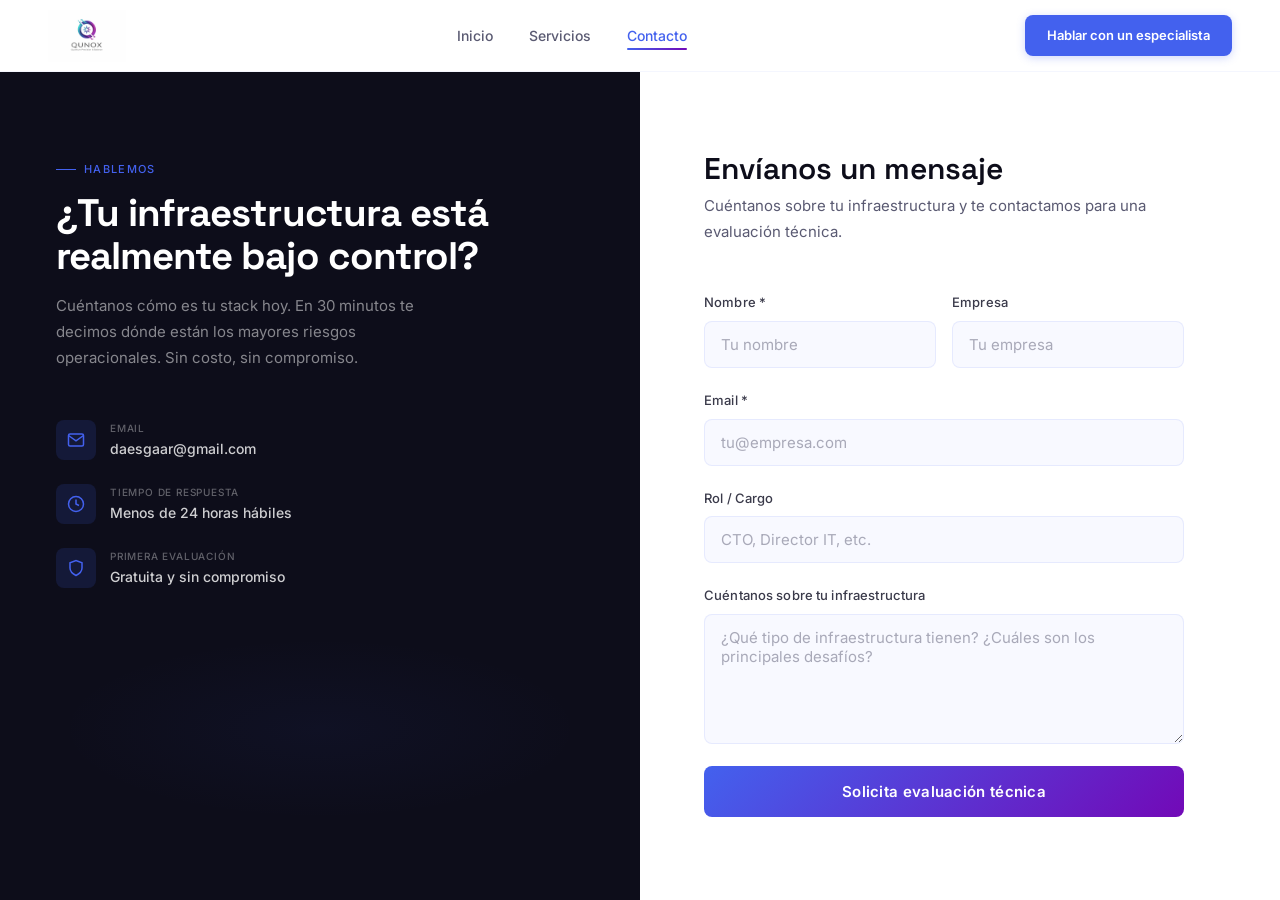
==== contacto.html @ 27d48abc "Rebuild QUNOX as multi-page site with DALL-E 3 images - Multi-page architecture: index, contacto, 6 " ====
<!DOCTYPE html>
<html lang="es">
<head>
  <meta charset="UTF-8"/>
  <meta name="viewport" content="width=device-width,initial-scale=1.0"/>
  <title>Contacto — QUNOX</title>
  <meta name="description" content="Habla con un especialista QUNOX. Diagnóstico gratuito de tu infraestructura."/>
  <link rel="preconnect" href="https://fonts.googleapis.com"/>
  <link rel="preconnect" href="https://fonts.gstatic.com" crossorigin/>
  <link href="https://fonts.googleapis.com/css2?family=Space+Grotesk:wght@400;500;600;700&family=Inter:wght@300;400;500;600&display=swap" rel="stylesheet"/>
  <link rel="stylesheet" href="css/main.css"/>
</head>
<body>
<nav id="nav" role="navigation">
  <div class="nav-inner">
    <a href="index.html"><img src="logo.jpeg" alt="QUNOX" class="nav-logo-img"/></a>
    <ul class="nav-links">
      <li><a href="index.html">Inicio</a></li>
      <li><a href="index.html#servicios-preview">Servicios</a></li>
      <li><a href="contacto.html" class="active">Contacto</a></li>
    </ul>
    <a href="contacto.html" class="btn btn-primary nav-cta">Hablar con un especialista</a>
    <button class="hamburger" id="hamburger" aria-label="Menú" aria-expanded="false">
      <span></span><span></span><span></span>
    </button>
  </div>
</nav>
<div class="mobile-menu" id="mobile-menu">
  <a href="index.html" class="mobile-link">Inicio</a>
  <a href="index.html#servicios-preview" class="mobile-link">Servicios</a>
  <a href="contacto.html" class="mobile-link">Contacto</a>
</div>

<div class="page-wrap contact-page" role="main">

  <!-- LEFT PANEL -->
  <div class="contact-left">
    <div class="contact-left-top">
      <span class="label">Hablemos</span>
      <h1>¿Tu infraestructura está realmente bajo control?</h1>
      <p>Cuéntanos cómo es tu stack hoy. En 30 minutos te decimos dónde están los mayores riesgos operacionales. Sin costo, sin compromiso.</p>

      <div class="contact-info-items">
        <div class="contact-info-item">
          <div class="ci-icon">
            <svg width="18" height="18" viewBox="0 0 24 24" fill="none" stroke="currentColor" stroke-width="2">
              <path d="M4 4h16c1.1 0 2 .9 2 2v12c0 1.1-.9 2-2 2H4c-1.1 0-2-.9-2-2V6c0-1.1.9-2 2-2z"/><polyline points="22,6 12,13 2,6"/>
            </svg>
          </div>
          <div>
            <div class="ci-label">Email</div>
            <div class="ci-value"><a href="mailto:daesgaar@gmail.com">daesgaar@gmail.com</a></div>
          </div>
        </div>
        <div class="contact-info-item">
          <div class="ci-icon">
            <svg width="18" height="18" viewBox="0 0 24 24" fill="none" stroke="currentColor" stroke-width="2">
              <circle cx="12" cy="12" r="10"/><polyline points="12 6 12 12 16 14"/>
            </svg>
          </div>
          <div>
            <div class="ci-label">Tiempo de respuesta</div>
            <div class="ci-value">Menos de 24 horas hábiles</div>
          </div>
        </div>
        <div class="contact-info-item">
          <div class="ci-icon">
            <svg width="18" height="18" viewBox="0 0 24 24" fill="none" stroke="currentColor" stroke-width="2">
              <path d="M12 22s8-4 8-10V5l-8-3-8 3v7c0 6 8 10 8 10z"/>
            </svg>
          </div>
          <div>
            <div class="ci-label">Primera evaluación</div>
            <div class="ci-value">Gratuita y sin compromiso</div>
          </div>
        </div>
      </div>
    </div>
    <div class="contact-visual"></div>
  </div>

  <!-- RIGHT PANEL (FORM) -->
  <div class="contact-right">
    <h2>Envíanos un mensaje</h2>
    <p class="subtitle">Cuéntanos sobre tu infraestructura y te contactamos para una evaluación técnica.</p>

    <form class="form" id="contact-form" novalidate>
      <div class="form-row">
        <div class="form-group">
          <label for="nombre">Nombre *</label>
          <input type="text" id="nombre" name="nombre" placeholder="Tu nombre" required autocomplete="name"/>
        </div>
        <div class="form-group">
          <label for="empresa">Empresa</label>
          <input type="text" id="empresa" name="empresa" placeholder="Tu empresa" autocomplete="organization"/>
        </div>
      </div>
      <div class="form-group">
        <label for="email">Email *</label>
        <input type="email" id="email" name="email" placeholder="tu@empresa.com" required autocomplete="email"/>
      </div>
      <div class="form-group">
        <label for="rol">Rol / Cargo</label>
        <input type="text" id="rol" name="rol" placeholder="CTO, Director IT, etc."/>
      </div>
      <div class="form-group">
        <label for="mensaje">Cuéntanos sobre tu infraestructura</label>
        <textarea id="mensaje" name="mensaje" placeholder="¿Qué tipo de infraestructura tienen? ¿Cuáles son los principales desafíos?"></textarea>
      </div>
      <button type="submit" class="form-submit" id="form-btn">Solicita evaluación técnica</button>
    </form>

    <div class="form-success" id="form-success">
      <div class="success-icon">
        <svg width="26" height="26" viewBox="0 0 24 24" fill="none" stroke="currentColor" stroke-width="2.5"><polyline points="20 6 9 17 4 12"/></svg>
      </div>
      <p class="success-title">Mensaje recibido.</p>
      <p class="success-msg">Un especialista QUNOX se pondrá en contacto contigo en las próximas 24 horas hábiles.</p>
    </div>
  </div>

</div>

<script src="js/main.js"></script>
</body>
</html>
---- css/main.css ----
/* ═══════════════════════════════════════════════
   QUNOX — Shared Stylesheet
   ═══════════════════════════════════════════════ */

/* ── VARIABLES ─────────────────────────────────── */
:root {
  --blue:      #4361EE;
  --blue-d:    #3451D1;
  --purple:    #7209B7;
  --cyan:      #00B4D8;
  --ink:       #0D0D1A;
  --body:      #3A3A4A;
  --sub:       #5A5A72;
  --muted:     #8888A0;
  --surface:   #F8F9FF;
  --border:    rgba(67,97,238,0.10);
  --border-s:  rgba(67,97,238,0.24);
  --white:     #ffffff;
  --font-h:    'Space Grotesk', sans-serif;
  --font-b:    'Inter', sans-serif;
  --radius-sm: 6px;
  --radius-md: 8px;
  --radius-lg: 12px;
  --radius-xl: 16px;
  --shadow:    0 2px 12px rgba(0,0,0,0.04);
  --shadow-h:  0 8px 40px rgba(67,97,238,0.12);
  --ease:      cubic-bezier(0.16,1,0.3,1);
  --ease-io:   cubic-bezier(0.76,0,0.24,1);
  --gutter:    clamp(1.25rem,5vw,3rem);
}

/* ── RESET ─────────────────────────────────────── */
*,*::before,*::after{box-sizing:border-box;margin:0;padding:0}
html{scroll-behavior:smooth;font-size:16px;-webkit-text-size-adjust:100%}
body{background:var(--white);color:var(--body);font-family:var(--font-b);line-height:1.6;overflow-x:hidden}
h1,h2,h3,h4{font-family:var(--font-h);line-height:1.1;color:var(--ink)}
a{color:inherit;text-decoration:none}
img,svg{display:block;max-width:100%}
button{font-family:inherit;cursor:pointer}
::-webkit-scrollbar{width:4px}
::-webkit-scrollbar-track{background:var(--white)}
::-webkit-scrollbar-thumb{background:var(--blue);border-radius:2px}

/* ── DOT GRID ──────────────────────────────────── */
body::before{
  content:'';position:fixed;inset:0;z-index:0;pointer-events:none;
  background-image:radial-gradient(circle,rgba(67,97,238,0.065) 1px,transparent 1px);
  background-size:28px 28px;
}

/* ── UTILITY ───────────────────────────────────── */
.container{max-width:1200px;margin:0 auto;padding:0 var(--gutter);position:relative;z-index:2}
.label{
  display:inline-flex;align-items:center;gap:8px;
  font-size:11px;font-weight:500;letter-spacing:0.12em;
  text-transform:uppercase;color:var(--blue);margin-bottom:14px;
}
.label::before{content:'';display:block;width:20px;height:1px;background:var(--blue)}
.grad-text{
  background:linear-gradient(135deg,var(--blue) 0%,var(--purple) 100%);
  -webkit-background-clip:text;-webkit-text-fill-color:transparent;background-clip:text;
}

/* ── BUTTONS ───────────────────────────────────── */
.btn{
  display:inline-flex;align-items:center;gap:6px;
  font-family:var(--font-b);font-size:14px;font-weight:600;
  padding:12px 28px;border-radius:var(--radius-md);border:none;
  cursor:pointer;transition:all 0.2s var(--ease);text-decoration:none;
}
.btn-primary{background:var(--blue);color:#fff;box-shadow:0 2px 8px rgba(67,97,238,0.25)}
.btn-primary:hover{background:var(--blue-d);box-shadow:0 6px 24px rgba(67,97,238,0.38);transform:translateY(-1px)}
.btn-primary:active{transform:translateY(0);box-shadow:0 2px 8px rgba(67,97,238,0.25)}
.btn-ghost{background:transparent;color:var(--blue);border:1.5px solid var(--border-s)}
.btn-ghost:hover{border-color:var(--blue);background:rgba(67,97,238,0.06)}
.btn-white{background:#fff;color:var(--blue);font-size:14px;font-weight:600}
.btn-white:hover{background:rgba(255,255,255,0.9);box-shadow:0 4px 20px rgba(0,0,0,0.14)}
.btn-white-ghost{background:transparent;color:#fff;border:1.5px solid rgba(255,255,255,0.4);font-size:14px;font-weight:600}
.btn-white-ghost:hover{background:rgba(255,255,255,0.1);border-color:rgba(255,255,255,0.7)}
.btn-arrow{
  display:inline-flex;align-items:center;gap:6px;
  background:none;border:none;color:var(--blue);font-size:13px;font-weight:600;
  padding:0;cursor:pointer;transition:gap 0.2s var(--ease),color 0.15s;
}
.btn-arrow:hover{gap:10px;color:var(--blue-d)}

/* ── REVEAL ANIMATIONS ─────────────────────────── */
.reveal{opacity:0;transform:translateY(24px);transition:opacity 0.6s var(--ease),transform 0.6s var(--ease)}
.reveal.visible{opacity:1;transform:none}

/* ── NAV ───────────────────────────────────────── */
#nav{
  position:sticky;top:0;z-index:100;
  height:72px;display:flex;align-items:center;
  padding:0 var(--gutter);
  background:rgba(255,255,255,0.92);
  backdrop-filter:blur(12px) saturate(180%);
  -webkit-backdrop-filter:blur(12px) saturate(180%);
  border-bottom:1px solid rgba(67,97,238,0.06);
  transition:box-shadow 0.3s,border-color 0.3s;
}
#nav.scrolled{box-shadow:0 1px 24px rgba(67,97,238,0.10);border-color:rgba(67,97,238,0.12)}
.nav-inner{width:100%;max-width:1200px;margin:0 auto;display:flex;align-items:center;justify-content:space-between}
.nav-logo-img{height:52px;width:auto;mix-blend-mode:multiply;display:block}
.nav-links{display:flex;align-items:center;gap:36px;list-style:none}
.nav-links a{
  font-size:14px;font-weight:500;color:var(--sub);
  transition:color 0.2s;position:relative;padding:4px 0;
}
.nav-links a::after{
  content:'';position:absolute;bottom:-2px;left:0;right:0;height:2px;
  background:linear-gradient(90deg,var(--blue),var(--purple));border-radius:2px;
  transform:scaleX(0);transform-origin:left;transition:transform 0.2s var(--ease);
}
.nav-links a:hover,.nav-links a.active{color:var(--blue)}
.nav-links a:hover::after,.nav-links a.active::after{transform:scaleX(1)}
.nav-cta{padding:10px 22px;font-size:13px;font-weight:600;margin-left:8px}
.hamburger{display:none;flex-direction:column;gap:5px;background:none;border:none;padding:4px}
.hamburger span{display:block;width:22px;height:1.5px;background:var(--ink);border-radius:2px;transition:all 0.3s cubic-bezier(0.68,-0.55,0.265,1.55)}
.hamburger.open span:nth-child(1){transform:translateY(6.5px) rotate(45deg)}
.hamburger.open span:nth-child(2){opacity:0;transform:scaleX(0)}
.hamburger.open span:nth-child(3){transform:translateY(-6.5px) rotate(-45deg)}

/* Mobile menu */
.mobile-menu{
  display:none;position:fixed;inset:0;z-index:99;
  background:rgba(255,255,255,0.97);backdrop-filter:blur(20px);
  flex-direction:column;justify-content:center;align-items:flex-start;
  padding:0 var(--gutter);gap:0;
  transform:translateY(-100%);transition:transform 0.35s cubic-bezier(0.16,1,0.3,1);
}
.mobile-menu.open{display:flex;transform:translateY(0)}
.mobile-link{
  font-family:var(--font-h);font-size:clamp(1.5rem,6vw,2rem);font-weight:700;
  color:var(--ink);padding:16px 0;border-bottom:1px solid rgba(67,97,238,0.08);
  width:100%;display:block;transition:color 0.2s;
}
.mobile-link:hover{color:var(--blue)}
.mobile-cta{margin-top:2rem;width:100%;text-align:center;padding:14px}

@media(max-width:768px){
  .nav-links,.nav-cta{display:none}
  .hamburger{display:flex}
}

/* ── PAGE TRANSITION ────────────────────────────── */
.page-wrap{animation:page-in 0.45s var(--ease) both}
@keyframes page-in{from{opacity:0;transform:translateY(12px)}to{opacity:1;transform:none}}

/* ═══════════════════════════════════════════════
   HOME PAGE
   ═══════════════════════════════════════════════ */

/* ── HERO ──────────────────────────────────────── */
#hero{
  position:relative;min-height:100svh;display:flex;align-items:center;
  padding:0 var(--gutter);overflow:hidden;
}
#three-canvas{position:fixed;inset:0;z-index:1;pointer-events:none}
.hero-inner{
  max-width:1200px;margin:0 auto;width:100%;
  display:grid;grid-template-columns:1fr 1fr;gap:5rem;align-items:center;
  position:relative;z-index:2;
}
.hero-eyebrow{
  display:inline-flex;align-items:center;gap:10px;
  font-size:11px;font-weight:500;letter-spacing:0.16em;text-transform:uppercase;
  color:var(--purple);margin-bottom:24px;
}
.hero-eyebrow span{display:block;width:28px;height:1px;background:var(--purple);opacity:0.6}
.hero-h1{
  font-size:clamp(2.75rem,5.5vw,4.75rem);font-weight:700;
  letter-spacing:-0.03em;line-height:1.04;margin-bottom:24px;
}
.hero-sub{
  font-size:clamp(1rem,1.5vw,1.125rem);color:var(--sub);
  line-height:1.75;margin-bottom:40px;max-width:440px;
}
.hero-actions{display:flex;gap:16px;flex-wrap:wrap;align-items:center}

/* Hero right panel */
.hero-panel{display:flex;flex-direction:column;gap:14px;position:relative;z-index:2;animation:float 5s ease-in-out infinite}
@keyframes float{0%,100%{transform:translateY(0)}50%{transform:translateY(-10px)}}
.sys-card{
  background:rgba(255,255,255,0.78);border:1px solid var(--border);
  border-radius:var(--radius-lg);padding:22px 24px;
  backdrop-filter:blur(16px);box-shadow:0 4px 24px rgba(67,97,238,0.08);
}
.sys-head{
  display:flex;align-items:center;justify-content:space-between;
  padding-bottom:14px;margin-bottom:14px;border-bottom:1px solid var(--border);
}
.sys-title{font-size:10px;font-weight:700;letter-spacing:0.12em;text-transform:uppercase;color:var(--muted)}
.status-pill{display:flex;align-items:center;gap:5px;font-size:10px;font-weight:700;color:#16a34a;text-transform:uppercase;letter-spacing:0.08em}
.status-dot{width:6px;height:6px;border-radius:50%;background:#22c55e;animation:pg 2s ease-in-out infinite}
@keyframes pg{0%,100%{box-shadow:0 0 0 0 rgba(34,197,94,0.45)}50%{box-shadow:0 0 0 5px rgba(34,197,94,0)}}
.sys-rows{display:flex;flex-direction:column;gap:8px}
.sys-row{display:flex;align-items:center;justify-content:space-between}
.sys-k{font-size:12px;color:var(--muted)}
.sys-v{font-family:var(--font-h);font-size:12px;font-weight:700}
.sys-v.g{color:#16a34a}.sys-v.b{color:var(--blue)}.sys-v.c{color:var(--cyan)}
.metrics-row{display:grid;grid-template-columns:repeat(3,1fr);gap:10px}
.metric-box{
  background:rgba(255,255,255,0.72);border:1px solid var(--border);
  border-radius:10px;padding:14px 12px;text-align:center;backdrop-filter:blur(10px);
}
.metric-num{font-family:var(--font-h);font-size:1.25rem;font-weight:700;color:var(--blue);display:block}
.metric-lbl{font-size:10px;color:var(--muted);text-transform:uppercase;letter-spacing:0.06em}
.scroll-cue{
  position:absolute;bottom:2.5rem;left:50%;transform:translateX(-50%);
  display:flex;flex-direction:column;align-items:center;gap:6px;
  color:var(--muted);font-size:10px;letter-spacing:0.1em;text-transform:uppercase;
  z-index:2;animation:sc 2.2s ease-in-out infinite;
}
@keyframes sc{0%,100%{transform:translateX(-50%) translateY(0)}50%{transform:translateX(-50%) translateY(7px)}}

@media(max-width:900px){.hero-inner{grid-template-columns:1fr}.hero-panel{display:none}}

/* ── PAIN POINTS ───────────────────────────────── */
#pain{padding:80px 0;background:var(--surface);border-top:1px solid var(--border);border-bottom:1px solid var(--border)}
.pain-grid{display:grid;grid-template-columns:repeat(4,1fr);gap:1px;background:var(--border);border-radius:var(--radius-lg);overflow:hidden;border:1px solid var(--border)}
.pain-item{background:var(--white);padding:32px 28px;transition:background 0.2s}
.pain-item:hover{background:var(--surface)}
.pain-tag{font-size:10px;font-weight:700;letter-spacing:0.14em;text-transform:uppercase;color:var(--blue);margin-bottom:12px}
.pain-title{font-family:var(--font-h);font-size:1.0625rem;font-weight:700;color:var(--ink);margin-bottom:8px}
.pain-desc{font-size:13px;color:var(--sub);line-height:1.65}
@media(max-width:900px){.pain-grid{grid-template-columns:repeat(2,1fr)}}
@media(max-width:500px){.pain-grid{grid-template-columns:1fr}}

/* ── SERVICES PREVIEW ──────────────────────────── */
#servicios-preview{padding:100px 0}
.svc-header{margin-bottom:60px}
.svc-header h2{font-size:clamp(2rem,3.5vw,2.875rem);font-weight:700;letter-spacing:-0.025em;margin-bottom:14px}
.svc-header p{font-size:17px;color:var(--sub);max-width:480px;line-height:1.7}
.svc-grid{display:grid;grid-template-columns:repeat(3,1fr);gap:22px}
.svc-card{
  background:var(--white);border:1px solid var(--border);
  border-radius:var(--radius-lg);padding:34px 30px;
  position:relative;overflow:hidden;
  transition:transform 0.3s var(--ease),box-shadow 0.3s var(--ease),border-color 0.3s;
  display:flex;flex-direction:column;
}
.svc-card::after{
  content:'';position:absolute;top:0;left:0;right:0;height:3px;
  background:linear-gradient(90deg,var(--blue),var(--purple));
  transform:scaleX(0);transform-origin:left;transition:transform 0.3s var(--ease);
}
.svc-card:hover{transform:translateY(-4px);box-shadow:var(--shadow-h);border-color:var(--border-s)}
.svc-card:hover::after{transform:scaleX(1)}
.svc-icon-wrap{
  width:48px;height:48px;border-radius:10px;
  background:rgba(67,97,238,0.08);display:flex;align-items:center;justify-content:center;
  margin-bottom:22px;color:var(--blue);flex-shrink:0;
}
.svc-name{font-size:1.0625rem;font-weight:700;color:var(--ink);margin-bottom:10px;letter-spacing:-0.015em}
.svc-desc{font-size:14px;color:var(--sub);line-height:1.7;flex:1}
.svc-link{
  display:flex;align-items:center;gap:6px;margin-top:22px;padding-top:16px;
  border-top:1px solid var(--border);
  font-size:13px;font-weight:600;color:var(--blue);
  transition:gap 0.2s var(--ease);
}
.svc-card:hover .svc-link{gap:10px}

@media(max-width:960px){.svc-grid{grid-template-columns:repeat(2,1fr)}}
@media(max-width:560px){.svc-grid{grid-template-columns:1fr}}

/* ── VALUE PROP (HOME) ─────────────────────────── */
#valor{padding:100px 0;background:var(--ink)}
.valor-inner{display:grid;grid-template-columns:1fr 1fr;gap:5rem;align-items:center}
.valor-left h2{font-size:clamp(2rem,3.5vw,2.75rem);font-weight:700;color:#fff;letter-spacing:-0.025em;margin-bottom:20px}
.valor-left p{font-size:16px;color:rgba(255,255,255,0.55);line-height:1.8;margin-bottom:32px}
.valor-items{display:flex;flex-direction:column;gap:18px}
.valor-item{
  display:flex;gap:16px;align-items:flex-start;
  padding:22px;background:rgba(255,255,255,0.04);
  border:1px solid rgba(255,255,255,0.08);border-radius:var(--radius-lg);
  transition:background 0.2s;
}
.valor-item:hover{background:rgba(255,255,255,0.07)}
.valor-icon{
  width:40px;height:40px;border-radius:8px;flex-shrink:0;
  background:rgba(67,97,238,0.18);display:flex;align-items:center;justify-content:center;color:var(--blue);
}
.valor-item-title{font-family:var(--font-h);font-size:15px;font-weight:700;color:#fff;margin-bottom:4px}
.valor-item-desc{font-size:13px;color:rgba(255,255,255,0.45);line-height:1.65}
@media(max-width:900px){.valor-inner{grid-template-columns:1fr}}

/* ═══════════════════════════════════════════════
   SERVICE PAGE
   ═══════════════════════════════════════════════ */

.service-page-section,section{position:relative;z-index:2}

/* ── SERVICE HERO ──────────────────────────────── */
.svc-page-hero{
  height:clamp(320px,40vh,480px);position:relative;overflow:hidden;
}
.svc-page-hero-img{
  position:absolute;inset:0;width:100%;height:100%;object-fit:cover;object-position:center 35%;
}
.svc-page-hero-overlay{
  position:absolute;inset:0;
  background:linear-gradient(105deg,rgba(13,13,26,0.90) 0%,rgba(67,97,238,0.60) 60%,rgba(114,9,183,0.28) 100%);
}
.svc-page-hero-content{
  position:absolute;bottom:0;left:0;right:0;
  max-width:1200px;margin:0 auto;padding:0 var(--gutter) 52px;
}
.breadcrumb{
  display:flex;align-items:center;gap:8px;
  font-size:12px;color:rgba(255,255,255,0.5);margin-bottom:14px;
}
.breadcrumb a{color:rgba(255,255,255,0.5);transition:color 0.2s}
.breadcrumb a:hover{color:#fff}
.breadcrumb span{color:rgba(255,255,255,0.25)}
.breadcrumb-current{color:rgba(255,255,255,0.85)}
.svc-page-h1{
  font-size:clamp(2rem,4vw,3rem);font-weight:700;color:#fff;
  letter-spacing:-0.025em;line-height:1.1;max-width:680px;margin-bottom:14px;
}
.svc-page-intro-text{font-size:17px;color:rgba(255,255,255,0.7);max-width:580px;line-height:1.7}

/* ── SERVICE CONTENT ───────────────────────────── */
.svc-content{padding:72px 0 100px}
.svc-back{
  display:inline-flex;align-items:center;gap:8px;
  font-size:14px;font-weight:500;color:var(--sub);
  padding-bottom:36px;margin-bottom:48px;border-bottom:1px solid var(--border);
  transition:color 0.2s,gap 0.2s;
}
.svc-back:hover{color:var(--blue);gap:12px}
.svc-back svg{transition:transform 0.2s var(--ease)}
.svc-back:hover svg{transform:translateX(-3px)}

.svc-section-title{
  font-size:clamp(1.5rem,2.5vw,2rem);font-weight:600;color:var(--ink);
  letter-spacing:-0.02em;margin-bottom:18px;padding-bottom:16px;
  border-bottom:2px solid rgba(67,97,238,0.1);
}
.svc-section-intro{font-size:16px;color:var(--sub);line-height:1.8;max-width:72ch;margin-bottom:48px}

/* Feature grid */
.feature-grid{display:grid;grid-template-columns:repeat(3,1fr);gap:18px;margin-bottom:48px}
.feature-card{
  background:var(--surface);border:1px solid var(--border);border-radius:10px;padding:26px 22px;
}
.feature-h3{
  font-size:1rem;font-weight:600;color:var(--ink);margin-bottom:10px;
  padding-left:14px;position:relative;
}
.feature-h3::before{
  content:'';position:absolute;left:0;top:50%;transform:translateY(-50%);
  width:3px;height:70%;
  background:linear-gradient(180deg,var(--blue),var(--purple));border-radius:2px;
}
.feature-desc{font-size:13px;color:var(--sub);line-height:1.7}

/* 2-col content block */
.two-block{display:grid;grid-template-columns:1fr 1fr;gap:24px;margin-bottom:48px}
.content-block{
  background:var(--surface);border:1px solid var(--border);border-radius:var(--radius-lg);padding:32px;
}
.content-block h3{
  font-size:1.125rem;font-weight:700;color:var(--ink);margin-bottom:14px;
  display:flex;align-items:center;gap:10px;
}
.block-badge{
  font-size:10px;font-weight:700;letter-spacing:0.1em;text-transform:uppercase;
  padding:3px 8px;border-radius:100px;
  background:rgba(67,97,238,0.08);color:var(--blue);border:1px solid rgba(67,97,238,0.16);
}
.content-block p{font-size:14px;color:var(--sub);line-height:1.75}

@media(max-width:800px){.feature-grid{grid-template-columns:repeat(2,1fr)}.two-block{grid-template-columns:1fr}}
@media(max-width:500px){.feature-grid{grid-template-columns:1fr}}

/* ── BOTTOM CTA ─────────────────────────────────── */
.page-cta{
  background:linear-gradient(135deg,var(--blue) 0%,var(--purple) 100%);
  border-radius:var(--radius-xl);padding:60px 52px;margin-top:80px;
  display:flex;justify-content:space-between;align-items:center;gap:2rem;flex-wrap:wrap;
}
.page-cta-label{font-size:11px;font-weight:500;letter-spacing:0.1em;text-transform:uppercase;color:rgba(255,255,255,0.55);margin-bottom:10px}
.page-cta h2{font-size:clamp(1.5rem,3vw,2.25rem);font-weight:700;color:#fff;letter-spacing:-0.02em;margin-bottom:10px}
.page-cta p{font-size:15px;color:rgba(255,255,255,0.65)}
.page-cta-actions{display:flex;gap:12px;flex-shrink:0}
@media(max-width:768px){.page-cta{padding:40px 24px}.page-cta-actions{width:100%}.page-cta-actions .btn{flex:1;justify-content:center}}

/* ═══════════════════════════════════════════════
   CONTACT PAGE
   ═══════════════════════════════════════════════ */
.contact-page{
  min-height:calc(100svh - 72px);
  display:grid;grid-template-columns:1fr 1fr;
}
.contact-left{
  background:var(--ink);padding:80px 56px;
  display:flex;flex-direction:column;justify-content:space-between;
  position:sticky;top:72px;height:calc(100svh - 72px);overflow:hidden;
}
.contact-left-top .label{color:var(--blue)}
.contact-left-top h1{font-size:clamp(2rem,3vw,2.5rem);font-weight:700;color:#fff;letter-spacing:-0.025em;margin-bottom:16px}
.contact-left-top p{font-size:15px;color:rgba(255,255,255,0.5);max-width:380px;line-height:1.75}
.contact-info-items{display:flex;flex-direction:column;gap:24px;margin-top:48px}
.contact-info-item{display:flex;gap:14px;align-items:flex-start}
.ci-icon{
  width:40px;height:40px;flex-shrink:0;border-radius:8px;
  background:rgba(67,97,238,0.14);display:flex;align-items:center;justify-content:center;
  color:var(--blue);
}
.ci-label{font-size:10px;font-weight:500;text-transform:uppercase;letter-spacing:0.08em;color:rgba(255,255,255,0.35);margin-bottom:2px}
.ci-value{font-size:14px;font-weight:500;color:rgba(255,255,255,0.8)}
.ci-value a{color:rgba(255,255,255,0.8);transition:color 0.2s}
.ci-value a:hover{color:#fff;text-decoration:underline}
.contact-visual{
  flex:1;margin-top:48px;opacity:0.12;
  background:radial-gradient(ellipse at 50% 50%,rgba(67,97,238,0.4) 0%,transparent 70%);
  border-radius:var(--radius-xl);
}
.contact-right{background:var(--white);padding:80px 64px;overflow-y:auto}
.contact-right h2{font-size:clamp(1.5rem,2.5vw,1.875rem);font-weight:600;color:var(--ink);margin-bottom:8px}
.contact-right .subtitle{font-size:15px;color:var(--sub);margin-bottom:48px;line-height:1.7}

/* Form */
.form{display:flex;flex-direction:column;gap:22px;max-width:480px}
.form-row{display:grid;grid-template-columns:1fr 1fr;gap:16px}
.form-group{display:flex;flex-direction:column;gap:8px}
.form-group label{font-size:13px;font-weight:500;color:var(--body);letter-spacing:0.01em}
.form-group input,.form-group textarea,.form-group select{
  width:100%;background:var(--surface);border:1.5px solid var(--border);
  border-radius:var(--radius-md);padding:13px 16px;
  font-family:var(--font-b);font-size:15px;color:var(--ink);outline:none;
  transition:border-color 0.2s,box-shadow 0.2s,background 0.2s;
}
.form-group input:focus,.form-group textarea:focus,.form-group select:focus{
  border-color:var(--blue);background:var(--white);
  box-shadow:0 0 0 3px rgba(67,97,238,0.11);
}
.form-group textarea{min-height:130px;resize:vertical}
.form-group input::placeholder,.form-group textarea::placeholder{color:rgba(90,90,114,0.5)}
.form-submit{
  width:100%;padding:16px;border:none;
  background:linear-gradient(135deg,var(--blue) 0%,var(--purple) 100%);
  color:#fff;font-family:var(--font-b);font-size:15px;font-weight:600;
  border-radius:var(--radius-md);cursor:pointer;
  transition:opacity 0.2s,transform 0.15s,box-shadow 0.2s;
  letter-spacing:0.02em;
}
.form-submit:hover{opacity:0.92;box-shadow:0 6px 24px rgba(67,97,238,0.35)}
.form-submit:active{transform:scale(0.99)}
.form-submit:disabled{opacity:0.55;cursor:not-allowed;transform:none}
.form-success{display:none;text-align:center;padding:3rem 1rem}
.success-icon{
  width:56px;height:56px;border-radius:50%;
  background:rgba(34,197,94,0.1);border:2px solid #22c55e;
  display:flex;align-items:center;justify-content:center;margin:0 auto 1rem;color:#22c55e;
}
.success-title{font-family:var(--font-h);font-size:1.25rem;font-weight:700;color:var(--ink)}
.success-msg{font-size:14px;color:var(--sub);margin-top:6px;line-height:1.65}

@media(max-width:900px){
  .contact-page{grid-template-columns:1fr}
  .contact-left{position:static;height:auto;padding:48px var(--gutter)}
  .contact-right{padding:48px var(--gutter)}
  .form-row{grid-template-columns:1fr}
}

/* ── FOOTER ─────────────────────────────────────── */
footer{background:var(--ink);color:rgba(255,255,255,0.5);padding:3rem var(--gutter) 1.75rem;position:relative;z-index:2}
.footer-inner{
  max-width:1200px;margin:0 auto;
  display:flex;align-items:center;justify-content:space-between;
  padding-bottom:1.75rem;margin-bottom:1.75rem;
  border-bottom:1px solid rgba(255,255,255,0.07);
  flex-wrap:wrap;gap:1.5rem;
}
.footer-logo{font-family:var(--font-h);font-size:1.375rem;font-weight:700;color:rgba(255,255,255,0.8);letter-spacing:0.04em}
.footer-links{display:flex;gap:2rem;list-style:none}
.footer-links a{font-size:13px;color:rgba(255,255,255,0.4);transition:color 0.2s}
.footer-links a:hover{color:#fff}
.footer-partners{font-size:12px;color:rgba(255,255,255,0.3)}
.footer-copy{max-width:1200px;margin:0 auto;font-size:11px;color:rgba(255,255,255,0.22)}
@media(max-width:600px){.footer-inner{flex-direction:column;align-items:flex-start}.footer-links{flex-wrap:wrap;gap:1rem}}
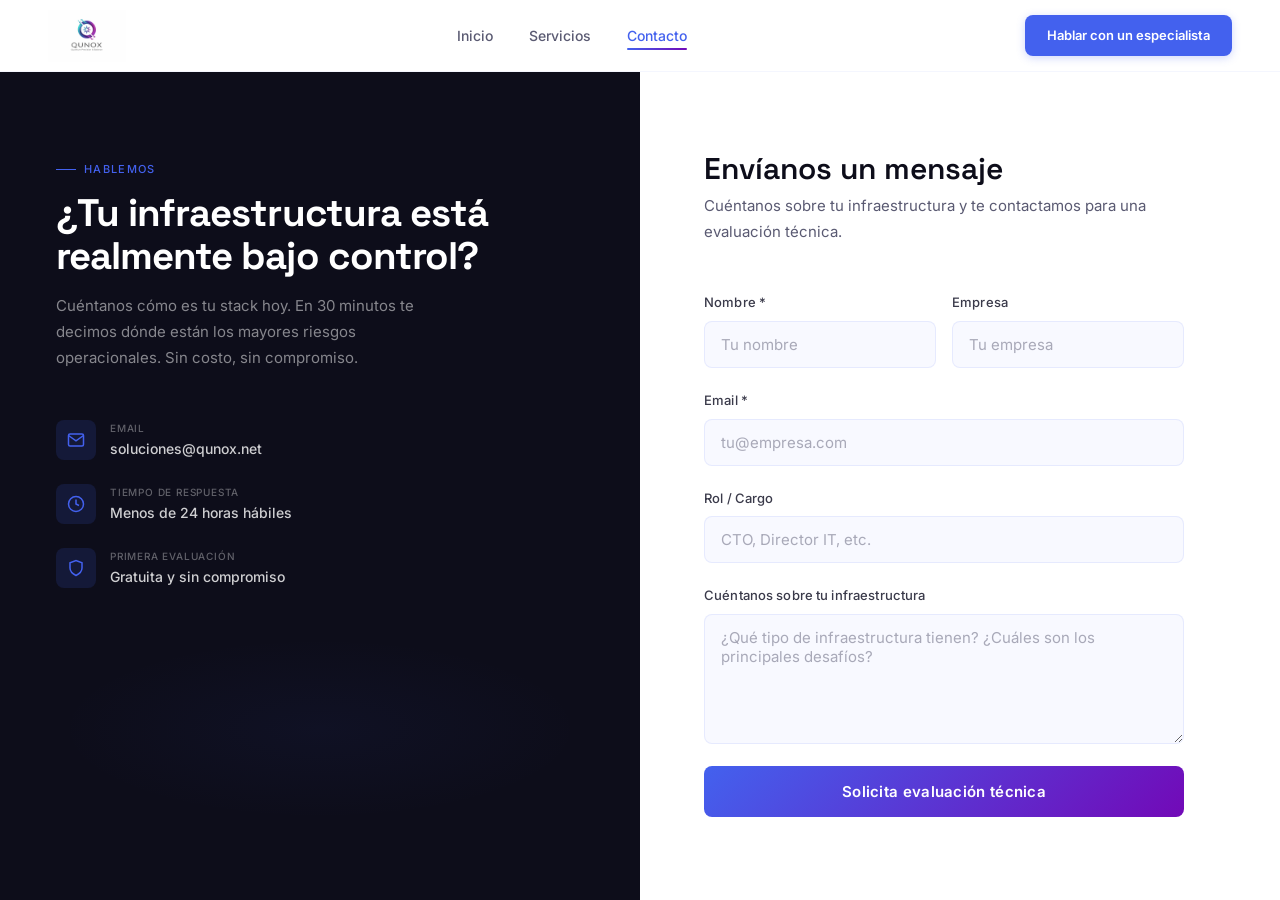
==== commit 5d618e05: "UX/UI overhaul: hero, scan, services, about, clients sections - Hero: 'Precisión Estratégica / Espec" ====
--- a/contacto.html
+++ b/contacto.html
@@ -49,7 +49,7 @@
           </div>
           <div>
             <div class="ci-label">Email</div>
-            <div class="ci-value"><a href="mailto:daesgaar@gmail.com">daesgaar@gmail.com</a></div>
+            <div class="ci-value"><a href="mailto:soluciones@qunox.net">soluciones@qunox.net</a></div>
           </div>
         </div>
         <div class="contact-info-item">
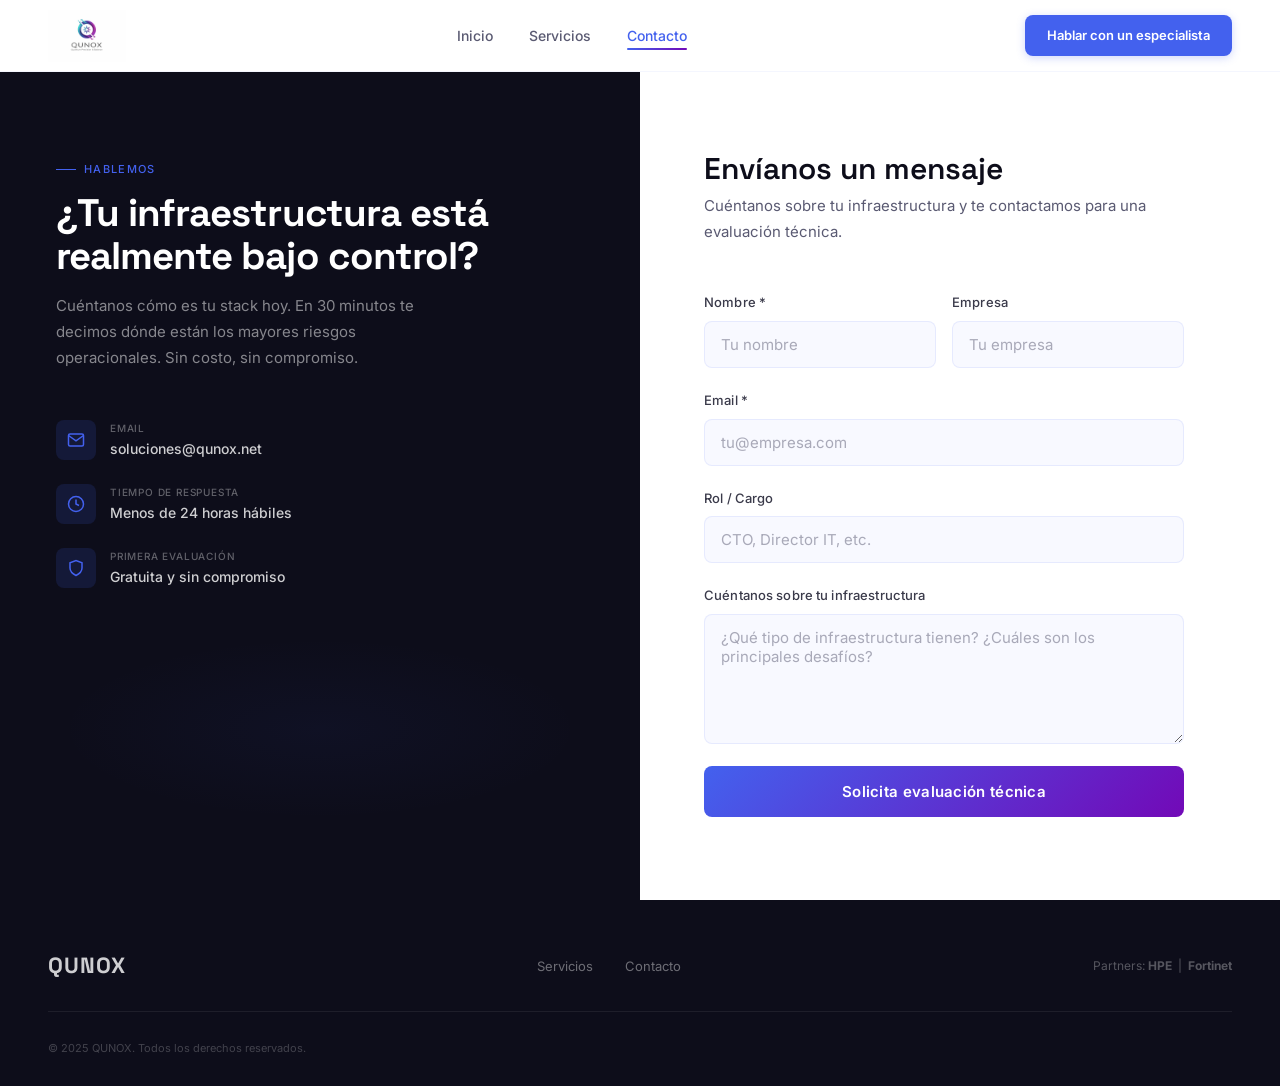
==== commit d9f0b3ac: "Fix bugs, move Nosotros section before services, update all broken links - Move 'Acerca de Nosotros'" ====
--- a/contacto.html
+++ b/contacto.html
@@ -16,7 +16,7 @@
     <a href="index.html"><img src="logo.jpeg" alt="QUNOX" class="nav-logo-img"/></a>
     <ul class="nav-links">
       <li><a href="index.html">Inicio</a></li>
-      <li><a href="index.html#servicios-preview">Servicios</a></li>
+      <li><a href="index.html#scene-services">Servicios</a></li>
       <li><a href="contacto.html" class="active">Contacto</a></li>
     </ul>
     <a href="contacto.html" class="btn btn-primary nav-cta">Hablar con un especialista</a>
@@ -27,7 +27,7 @@
 </nav>
 <div class="mobile-menu" id="mobile-menu">
   <a href="index.html" class="mobile-link">Inicio</a>
-  <a href="index.html#servicios-preview" class="mobile-link">Servicios</a>
+  <a href="index.html#scene-services" class="mobile-link">Servicios</a>
   <a href="contacto.html" class="mobile-link">Contacto</a>
 </div>
 
@@ -121,6 +121,18 @@
 
 </div>
 
+<footer>
+  <div class="footer-inner">
+    <span class="footer-logo">QUNOX</span>
+    <ul class="footer-links">
+      <li><a href="index.html#scene-services">Servicios</a></li>
+      <li><a href="contacto.html">Contacto</a></li>
+    </ul>
+    <p class="footer-partners">Partners: <strong>HPE</strong> &nbsp;|&nbsp; <strong>Fortinet</strong></p>
+  </div>
+  <p class="footer-copy">© 2025 QUNOX. Todos los derechos reservados.</p>
+</footer>
+
 <script src="js/main.js"></script>
 </body>
 </html>
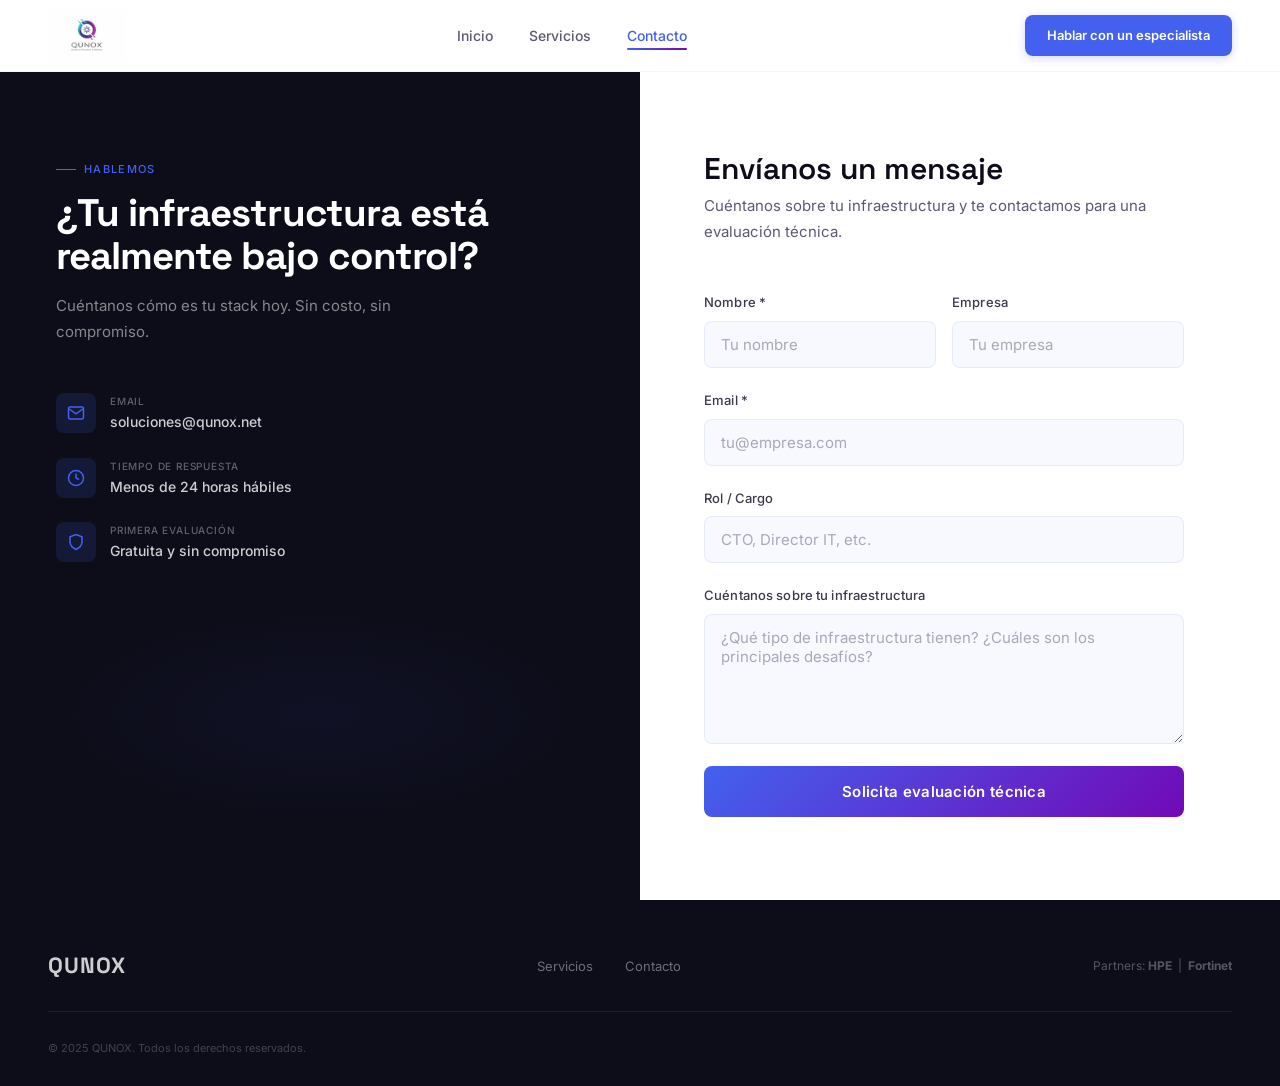
==== commit a0760b38: "Move diagnostic panel to accordion below items, add service tags, fix contact text - Diagnostic info" ====
--- a/contacto.html
+++ b/contacto.html
@@ -38,7 +38,7 @@
     <div class="contact-left-top">
       <span class="label">Hablemos</span>
       <h1>¿Tu infraestructura está realmente bajo control?</h1>
-      <p>Cuéntanos cómo es tu stack hoy. En 30 minutos te decimos dónde están los mayores riesgos operacionales. Sin costo, sin compromiso.</p>
+      <p>Cuéntanos cómo es tu stack hoy. Sin costo, sin compromiso.</p>
 
       <div class="contact-info-items">
         <div class="contact-info-item">
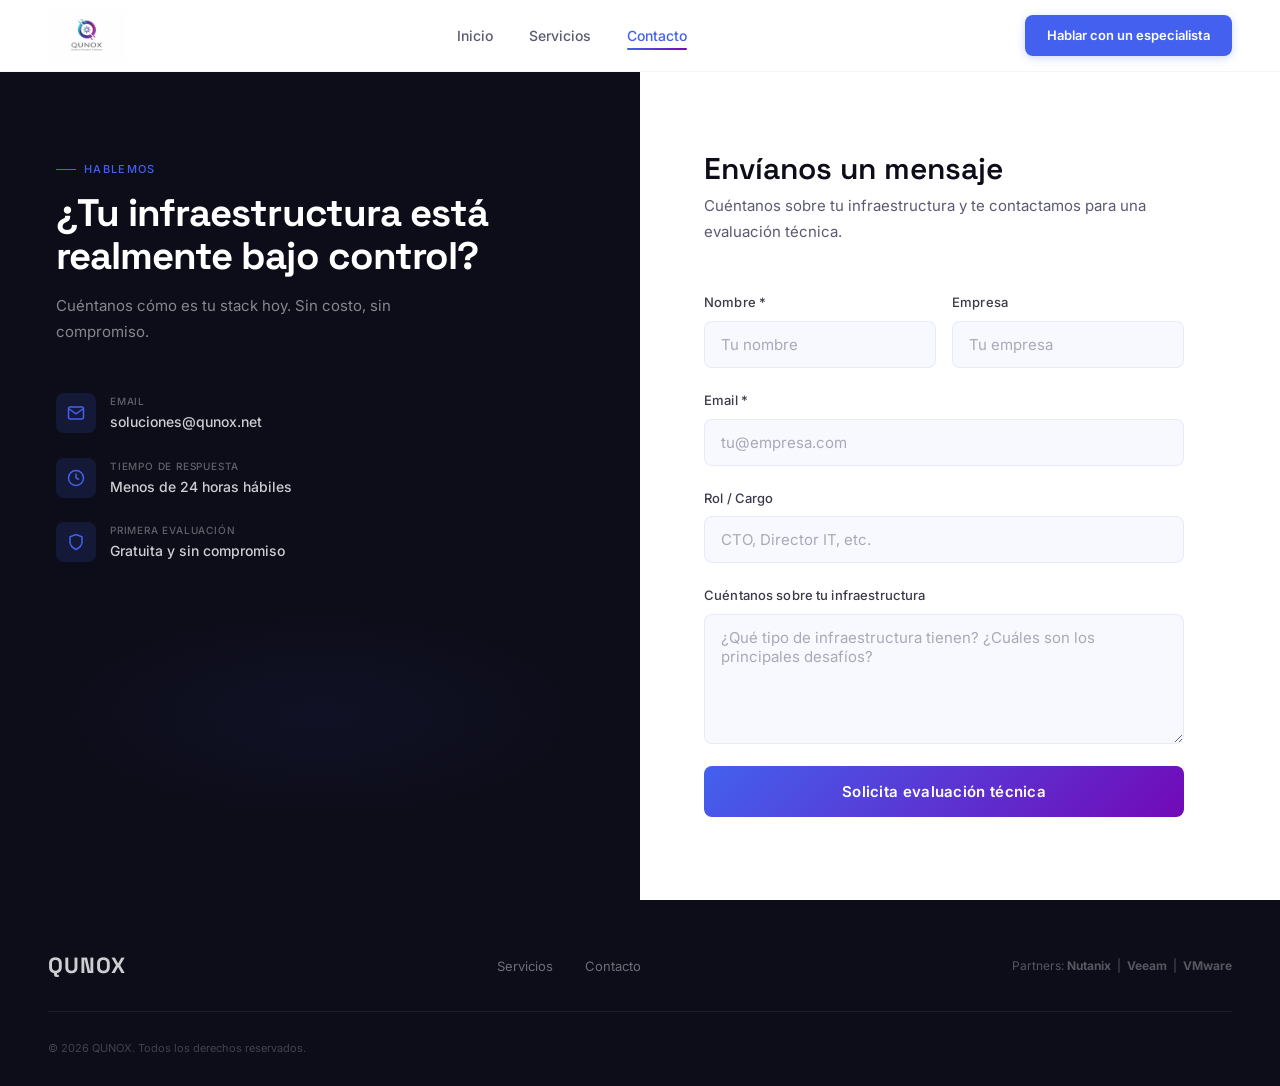
==== commit e3947e4b: "Apply 8 content and layout updates from client - Hero: "Especialistas en TI" → "Especialistas en Tec" ====
--- a/contacto.html
+++ b/contacto.html
@@ -16,7 +16,7 @@
     <a href="index.html"><img src="logo.jpeg" alt="QUNOX" class="nav-logo-img"/></a>
     <ul class="nav-links">
       <li><a href="index.html">Inicio</a></li>
-      <li><a href="index.html#scene-services">Servicios</a></li>
+      <li><a href="servicios.html">Servicios</a></li>
       <li><a href="contacto.html" class="active">Contacto</a></li>
     </ul>
     <a href="contacto.html" class="btn btn-primary nav-cta">Hablar con un especialista</a>
@@ -27,7 +27,7 @@
 </nav>
 <div class="mobile-menu" id="mobile-menu">
   <a href="index.html" class="mobile-link">Inicio</a>
-  <a href="index.html#scene-services" class="mobile-link">Servicios</a>
+  <a href="servicios.html" class="mobile-link">Servicios</a>
   <a href="contacto.html" class="mobile-link">Contacto</a>
 </div>
 
@@ -125,12 +125,12 @@
   <div class="footer-inner">
     <span class="footer-logo">QUNOX</span>
     <ul class="footer-links">
-      <li><a href="index.html#scene-services">Servicios</a></li>
+      <li><a href="servicios.html">Servicios</a></li>
       <li><a href="contacto.html">Contacto</a></li>
     </ul>
-    <p class="footer-partners">Partners: <strong>HPE</strong> &nbsp;|&nbsp; <strong>Fortinet</strong></p>
+    <p class="footer-partners">Partners: <strong>Nutanix</strong> &nbsp;|&nbsp; <strong>Veeam</strong> &nbsp;|&nbsp; <strong>VMware</strong></p>
   </div>
-  <p class="footer-copy">© 2025 QUNOX. Todos los derechos reservados.</p>
+  <p class="footer-copy">© 2026 QUNOX. Todos los derechos reservados.</p>
 </footer>
 
 <script src="js/main.js"></script>
